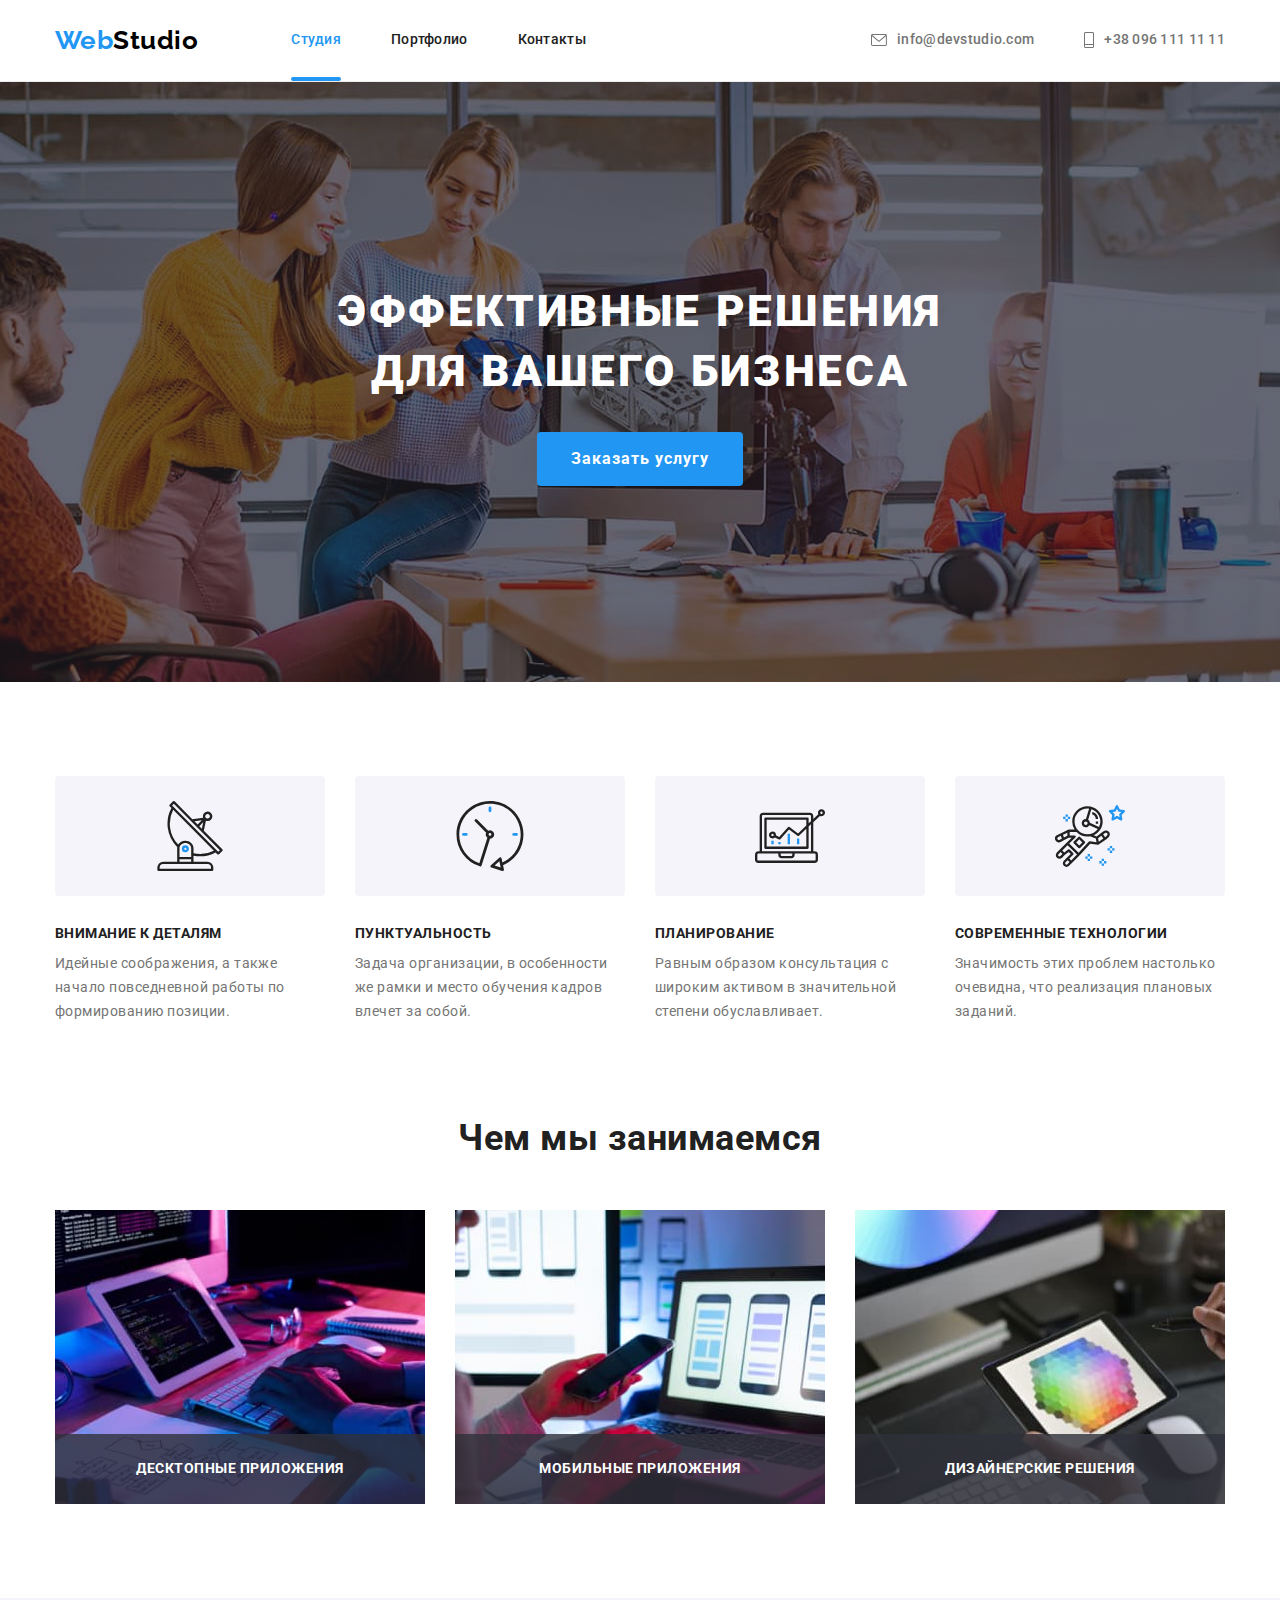
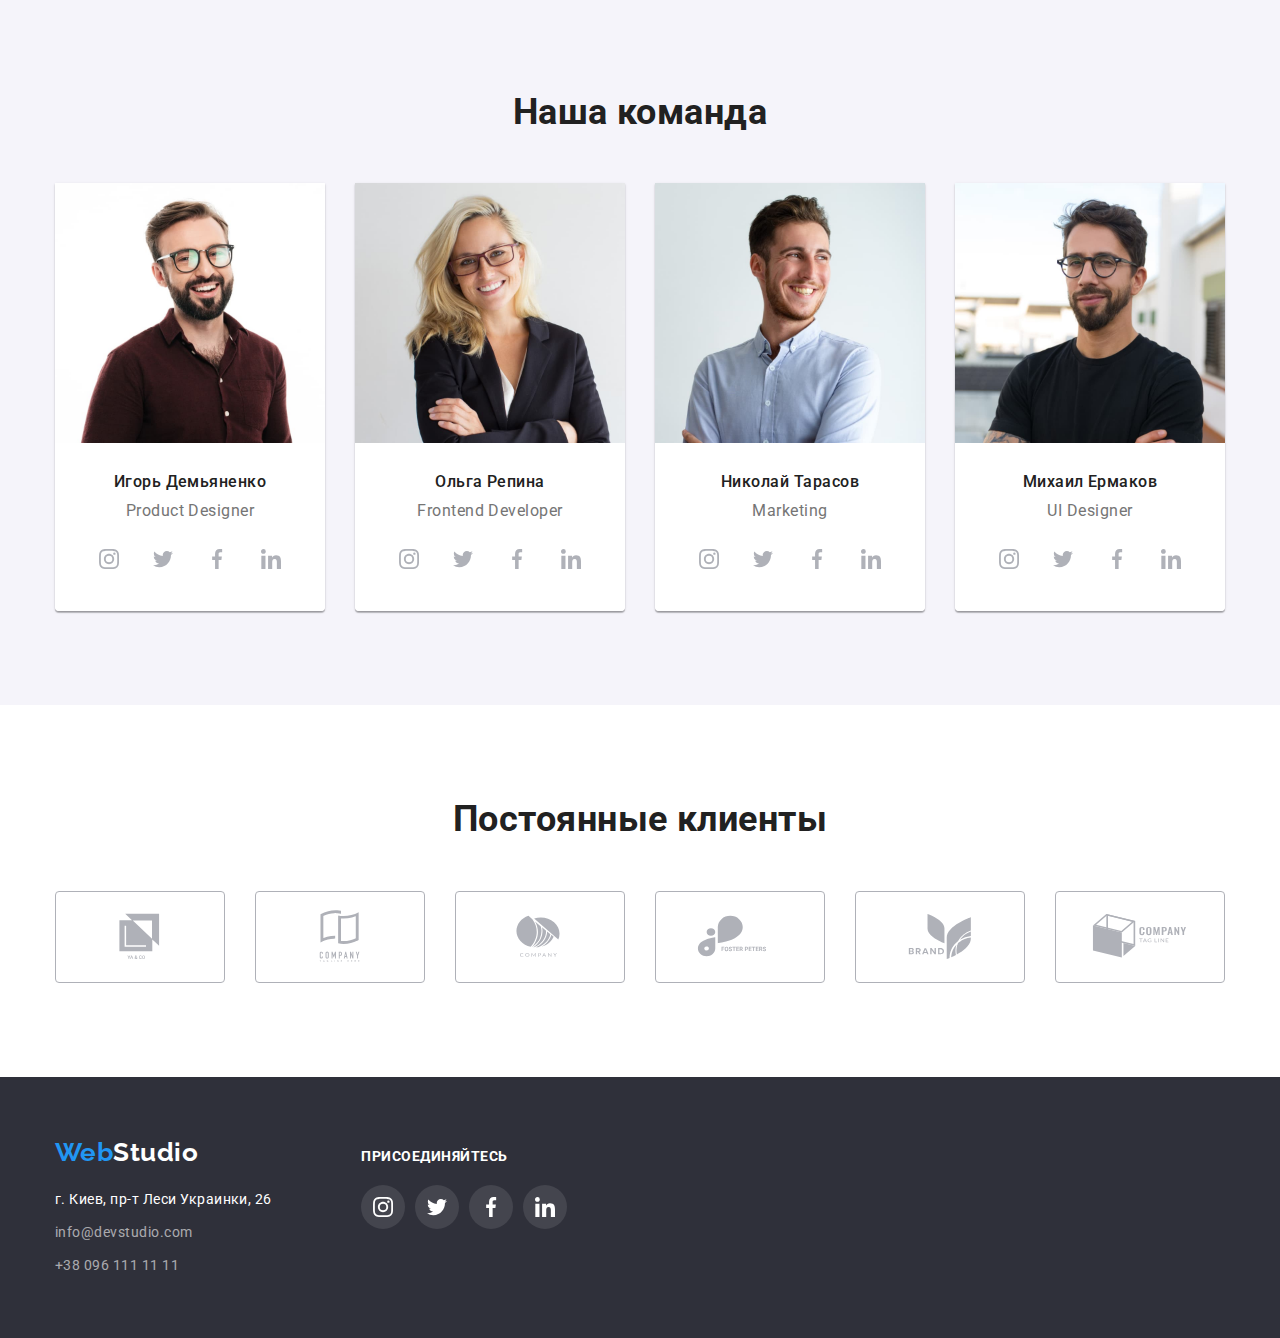
==== index.html @ 6e05fd4c "Initial commit" ====
<!DOCTYPE html>
<html lang="ru">
<head>
    <meta charset="UTF-8">
    <meta http-equiv="X-UA-Compatible" content="IE=edge">
    <meta name="viewport" content="width=device-width, initial-scale=1.0">
    <title>WebStudio</title>
    <link rel="preconnect" href="https://fonts.googleapis.com">
    <link rel="preconnect" href="https://fonts.gstatic.com" crossorigin>
    <link href="https://fonts.googleapis.com/css2?family=Raleway:wght@700&family=Roboto:wght@400;500;700;900&display=swap" rel="stylesheet">
    <link rel="stylesheet" href="https://cdnjs.cloudflare.com/ajax/libs/modern-normalize/1.1.0/modern-normalize.min.css">
    <link rel="stylesheet" href="./css/styles.css">
</head>
<body>
    <header>
        <div class="container">
            <div class="main-nav">
                <nav class="nav-site">
                    <a href="./index.html" class="logo logo-header"><span class="accent">Web</span>Studio</a>
                    <ul class="nav-list">
                        <li class="nav-item"><a href="./index.html" class="nav-link current ">Студия</a></li>
                        <li class="nav-item"><a href="./portfolio.html" class="nav-link">Портфолио</a></li>
                        <li class="nav-item"><a href="" class="nav-link">Контакты</a></li>
                    </ul>
                </nav>
                <ul class="auth-nav">
                    <li class="auth-item">
                            <a href="mailto:info@devstudio.com" class="auth-link" aria-label="Конверт с письмом">
                                <svg class="header-icon" width="16" height="12">
                                    <use href="./images/icons.svg#icon-letter"></use>
                                </svg>
                                info@devstudio.com</a>
                    </li>
                    <li class="auth-item">
                            <a href="tel:+380961111111" class="auth-link" aria-label="Телефон">
                                <svg class="header-icon" width="10" height="16">
                                    <use href="./images/icons.svg#icon-telephone"></use>
                                </svg>
                                +38 096 111 11 11</a>
                    </li>
                </ul>
            </div>
        </div>
    </header>
    <main>
        <!-- hero section -->

        <section class="hero section hero-img">
                <div class="container">
                    <h1 class="hero-title">Эффективные решения для вашего бизнеса</h1>
                    <button type="button" class="hero-button" data-modal-open >Заказать услугу</button>
                </div>
        </section>

        <!-- advantages section -->

        <section class="advantages section">
            <div class="container">
            <h2 class="hidden">Наши преимущества</h2>
            <ul class="advantages-list">
                <li class="advantages-item">
                    <div class="advantages-element" aria-label="Антенна">
                        <svg class="advantages-icon" width="70" height="70">
                            <use href="./images/icons.svg#icon-antenna"></use>
                        </svg>
                    </div>
                    <h3 class="advantages-title">Внимание к деталям</h3>
                    <p>Идейные соображения, а также начало повседневной работы по формированию позиции.</p>
                </li>
                <li class="advantages-item">
                    <div class="advantages-element" aria-label="Часы">
                        <svg class="advantages-icon" width="70" height="70">
                            <use href="./images/icons.svg#icon-clock"></use>
                        </svg>
                    </div>
                    <h3 class="advantages-title">Пунктуальность</h3>
                    <p>Задача организации, в особенности же рамки и место обучения кадров влечет за собой.</p>
                </li>
                <li class="advantages-item">
                    <div class="advantages-element" aria-label="Диаграмма">
                        <svg class="advantages-icon" width="70" height="70">
                            <use href="./images/icons.svg#icon-diagram"></use>
                        </svg>
                    </div>
                    <h3 class="advantages-title">Планирование</h3>
                    <p>Равным образом консультация с широким активом в значительной степени обуславливает.</p>
                </li>
                <li class="advantages-item">
                    <div class="advantages-element" aria-label="Астронавт">
                        <svg class="advantages-icon" width="70" height="70">
                            <use href="./images/icons.svg#icon-astronaut"></use>
                        </svg>
                    </div>
                    <h3 class="advantages-title">Современные технологии</h3>
                    <p>Значимость этих проблем настолько очевидна, что реализация плановых заданий.</p>
                </li>
            </ul>
            </div>
        </section>

        <!-- section about company-->

        <section class="section no-padding">
            <div class="container">
                <h2 class="title">Чем мы занимаемся</h2>
                <ul class="works">
                    <li class="works-item img-wrapper">
                        <img src="./images/box1.jpg" alt="Программист разрабатывает проэкт сайта " width="370" height="294">
                        <div class="title-box">
                            <h3 class="works-title">Десктопные приложения</h3>
                        </div>
                    </li>
                    <li class="works-item img-wrapper">
                        <img src="./images/box2.jpg" alt="Программист делает адаптивный сайт под мобильный телефон" width="370" height="294">
                        <div class="title-box">
                            <h3 class="works-title">Мобильные приложения</h3>
                        </div>
                    </li>
                    <li class="works-item img-wrapper">
                        <img src="./images/box3.jpg" alt="Дизайнер выбирает палитру цветов на планшете" width="370" height="294">
                        <div class="title-box">
                            <h3 class="works-title">Дизайнерские решения</h3>
                        </div>
                    </li>
                </ul>
            </div>
        </section>

        <!-- team section  -->

        <section class="team section">
            <div class="container">
            <h2 class="title">Наша команда</h2>
            <ul class="team-list">
                <li class="team-item">
                        <div class="wrapper">
                            <img class="team-photo" src="./images/img1.jpg" alt="Игорь Демьяненко" width="270" height="260">
                            <div class="card">
                                <h3 class="team-name">Игорь Демьяненко</h3>
                                <p lang="en">Product Designer</p>
                                <ul class="social-list">
                                    <li class="social-item" >
                                        <a href="" class="social-link" aria-label="Инстаграм">
                                            <svg class="social-icon">
                                                <use href="./images/icons.svg#icon-instagram"></use>
                                            </svg>
                                        </a>
                                    </li>
                                    <li class="social-item">
                                        <a href="" class="social-link" aria-label="Твиттер">
                                            <svg class="social-icon">
                                                <use href="./images/icons.svg#icon-twitter"></use>
                                            </svg>
                                        </a>
                                    </li>
                                    <li class="social-item">
                                        <a href="" class="social-link" aria-label="Фейсбук">
                                            <svg class="social-icon">
                                                <use href="./images/icons.svg#icon-facebook"></use>
                                            </svg>
                                        </a>
                                    </li>
                                    <li class="social-item">
                                        <a href="" class="social-link" aria-label="ЛинкедИн">
                                            <svg class="social-icon">
                                                <use href="./images/icons.svg#icon-linkedin"></use>
                                            </svg>
                                        </a>
                                    </li>
                                </ul>
                            </div>
                        </div>
                </li>
                <li class="team-item">
                        <div class="wrapper">
                            <img class="team-photo" src="./images/img2.jpg" alt="Ольга Репина" width="270" height="260">
                            <div class="card">
                                <h3 class="team-name">Ольга Репина</h3>
                                <p lang="en">Frontend Developer</p>
                                <ul class="social-list">
                                    <li class="social-item">
                                        <a href="" class="social-link" aria-label="Инстаграм">
                                            <svg class="social-icon">
                                                <use href="./images/icons.svg#icon-instagram"></use>
                                            </svg>
                                        </a>
                                    </li>
                                    <li class="social-item">
                                        <a href="" class="social-link"  aria-label="Твиттер">
                                            <svg class="social-icon">
                                                <use href="./images/icons.svg#icon-twitter"></use>
                                            </svg>
                                        </a>
                                    </li>
                                    <li class="social-item">
                                        <a href="" class="social-link" aria-label="Фейсбук">
                                            <svg class="social-icon">
                                                <use href="./images/icons.svg#icon-facebook"></use>
                                            </svg>
                                        </a>
                                    </li>
                                    <li class="social-item">
                                        <a href="" class="social-link" aria-label="ЛинкедИн">
                                            <svg class="social-icon">
                                                <use href="./images/icons.svg#icon-linkedin"></use>
                                            </svg>
                                        </a>
                                    </li>
                                </ul>
                            </div>
                        </div>
                </li>
                <li class="team-item">
                        <div class="wrapper">
                            <img class="team-photo" src="./images/img3.jpg" alt="Николай Тарасов" width="270" height="260">
                            <div class="card">
                                <h3 class="team-name">Николай Тарасов</h3>
                                <p lang="en">Marketing</p>
                                <ul class="social-list">
                                    <li class="social-item">
                                        <a href="" class="social-link" aria-label="Инстаграм">
                                            <svg class="social-icon">
                                                <use href="./images/icons.svg#icon-instagram"></use>
                                            </svg>
                                        </a>
                                    </li>
                                    <li class="social-item">
                                        <a href="" class="social-link"  aria-label="Твиттер">
                                            <svg class="social-icon">
                                                <use href="./images/icons.svg#icon-twitter"></use>
                                            </svg>
                                        </a>
                                    </li>
                                    <li class="social-item">
                                        <a href="" class="social-link" aria-label="Фейсбук">
                                            <svg class="social-icon">
                                                <use href="./images/icons.svg#icon-facebook"></use>
                                            </svg>
                                        </a>
                                    </li>
                                    <li class="social-item">
                                        <a href="" class="social-link" aria-label="ЛинкедИн">
                                            <svg class="social-icon">
                                                <use href="./images/icons.svg#icon-linkedin"></use>
                                            </svg>
                                        </a>
                                    </li>
                                </ul>
                            </div>
                        </div>
                </li>
                <li class="team-item">
                        <div class="wrapper">
                            <img class="team-photo" src="./images/img4.jpg" alt="Михаил Ермаков" width="270" height="260">
                            <div class="card">
                                <h3 class="team-name">Михаил Ермаков</h3>
                                <p lang="en">UI Designer</p>
                                <ul class="social-list">
                                    <li class="social-item">
                                        <a href="" class="social-link" aria-label="Инстаграм">
                                            <svg class="social-icon">
                                                <use href="./images/icons.svg#icon-instagram"></use>
                                            </svg>
                                        </a>
                                    </li>
                                    <li class="social-item">
                                        <a href="" class="social-link"  aria-label="Твиттер">
                                            <svg class="social-icon">
                                                <use href="./images/icons.svg#icon-twitter"></use>
                                            </svg>
                                        </a>
                                    </li>
                                    <li class="social-item">
                                        <a href="" class="social-link" aria-label="Фейсбук">
                                            <svg class="social-icon">
                                                <use href="./images/icons.svg#icon-facebook"></use>
                                            </svg>
                                        </a>
                                    </li>
                                    <li class="social-item">
                                        <a href="" class="social-link" aria-label="ЛинкедИн">
                                            <svg class="social-icon">
                                                <use href="./images/icons.svg#icon-linkedin"></use>
                                            </svg>
                                        </a>
                                    </li>
                                </ul>
                            </div>
                        </div>
                </li>
            </ul>
            </div>
        </section>

        <!-- Our clients section -->
        <section class="section">
            <div class="container">
                <h2 class="title">Постоянные клиенты</h2>
                <ul class="clients-list">
                    <li class="clients-item">
                        <a href="" class="clients-link"  aria-label="Постоянный клиент 1">
                            <svg class="clients-icon">
                                <use href="./images/icons.svg#icon-clients-1"></use>
                            </svg>
                        </a>
                    </li>
                    <li class="clients-item">
                        <a href="" class="clients-link" aria-label="Постоянный клиент 2">
                            <svg class="clients-icon">
                                <use href="./images/icons.svg#icon-clients-2"></use>
                            </svg>
                        </a>
                    </li>
                    <li class="clients-item">
                        <a href="" class="clients-link" aria-label="Постоянный клиент 3">
                            <svg class="clients-icon">
                                <use href="./images/icons.svg#icon-clients-3"></use>
                            </svg>
                        </a>
                    </li>
                    <li class="clients-item">
                        <a href="" class="clients-link" aria-label="Постоянный клиент 4">
                            <svg class="clients-icon">
                                <use href="./images/icons.svg#icon-clients-4"></use>
                            </svg>
                        </a>
                    </li>
                    <li class="clients-item">
                        <a href="" class="clients-link" aria-label="Постоянный клиент 5">
                            <svg class="clients-icon">
                                <use href="./images/icons.svg#icon-clients-5"></use>
                            </svg>
                        </a>
                    </li>
                    <li class="clients-item">
                        <a href="" class="clients-link" aria-label="Постоянный клиент 6">
                            <svg class="clients-icon">
                                <use href="./images/icons.svg#icon-clients-6"></use>
                            </svg>
                        </a>
                    </li>
                </ul>
            </div>

        </section>
    </main>
    <footer class="footer-site">
        <div class="container">
            <div class="footer-wrapper">
                <div class="footer-address">
                    <a href="./index.html" class="logo logo-footer"><span class="accent">Web</span>Studio</a>
                    <address>
                        <ul class="contacts">
                            <li class="contacts-item"><a href="" class="contacts-link real-address">г. Киев, пр-т Леси Украинки, 26</a></li>
                            <li class="contacts-item"><a href="mailto:info@devstudio.com" class="contacts-link">info@devstudio.com</a></li>
                            <li class="contacts-item"><a href="tel:+380961111111" class="contacts-link">+38 096 111 11 11</a></li>
                        </ul>
                    </address>
                </div>
                <div class="footer-social">
                    <h3 class="social-title">Присоединяйтесь</h3>
                    <ul class="social-list flex">
                        <li class="social-item">
                            <a href="" class="social-link color" aria-label="Инстаграм">
                                <svg class="social-icon color">
                                    <use href="./images/icons.svg#icon-instagram"></use>
                                </svg>
                            </a>
                        </li>
                        <li class="social-item">
                            <a href="" class="social-link color" aria-label="Твиттер">
                                <svg class="social-icon color">
                                    <use href="./images/icons.svg#icon-twitter"></use>
                                </svg>
                            </a>
                        </li>
                        <li class="social-item">
                            <a href="" class="social-link color" aria-label="Фейсбук">
                                <svg class="social-icon color">
                                    <use href="./images/icons.svg#icon-facebook"></use>
                                </svg>
                            </a>
                        </li>
                        <li class="social-item">
                            <a href="" class="social-link color" aria-label="ЛинкедИн">
                                <svg class="social-icon color">
                                    <use href="./images/icons.svg#icon-linkedin"></use>
                                </svg>
                            </a>
                        </li>
                    </ul>
                </div>
            </div>
        </div>
    </footer>
    <div class="backdrop is-hidden" data-modal>
        <div class="modal">
            <button type="button" class="btn-close" aria-label="Закрыть окно" data-modal-close>
                <svg class="modal-icon">
                    <use href="./images/icons.svg#icon-cross"></use>
                </svg>
            </button>
        </div>
    </div>
<script src="./js/modal.js"></script>
</body>
</html>
---- css/styles.css ----
:root{
    --accent-color: #2196F3;
    --primary-text-color: #212121;
    --secondary-text-color:#757575;
    --second-accent-color: #FFFFFF;
    --animation-movement: cubic-bezier(0.4, 0, 0.2, 1);

}
body{
    margin: 0;
    /* padding-top: 82px; */

    font-family: 'Roboto', sans-serif;
    letter-spacing: 0.03em;
    font-size: 16px;
    color: var(--primary-text-color)
}
h1,h2,h3,h4{
    margin: 0;
    padding: 0;
}
ul {
    margin: 0;
    padding: 0;
    list-style: none;
}

p{
    margin: 0;
    padding: 0;
}

a {
    text-decoration: none;
}

.container{
    max-width: 1200px;
    margin: 0 auto;
    padding: 0 15px;
}
.section{
    padding-bottom: 94px;
    padding-top: 94px;
}
.no-padding{
    padding-top: 0;
}

header{
    /* position: fixed;
    top: 0;
    left: 0;
    z-index: 2; */

    width: 100%;
    min-height: 82px;
    border-bottom: 1px solid #ECECEC;

    background-color: var(--second-accent-color);
}
/* logo */
.logo{
    margin-right: 93px;

    font-family: 'Raleway';
    font-weight: 700;
    font-size: 26px;
    line-height: 1.19;
    color: var(--second-accent-color);
}
.logo.logo-header{
    color: #000000;
    padding-top: 24px;
    padding-bottom: 24px;

}

.logo-footer{
    display: inline-block;
    margin-bottom: 20px;

}

.accent{
    color: var(--accent-color);
}

.nav-link.current{
    position: relative;
}

.nav-link.current::after{
    content: "";
    position: absolute;
    left: 0;
    bottom: -1px;
    
    display: block;
    width: 100%;
    height: 4px;
    border-radius: 2px;

    background-color: var(--accent-color);

}
/* nav section */

.main-nav{
    display: flex;
    align-items: center;

}

.nav-site{
    display: flex;
    align-items: inherit;
}

.nav-list{
    display: flex;
}
.nav-item:not(:last-child){
    margin-right: 50px;
}

.nav-link {
    display: block;
    padding-top: 32px;
    padding-bottom: 32px;

    font-weight: 500;
    font-size: 14px;
    line-height: 1.14;
    letter-spacing: 0.02em;
    color: var(--primary-text-color);

    transition: color 250ms var(--animation-movement);
}

.nav-link:hover,
.nav-link:focus{
    color: var(--accent-color);
}

.nav-link.current{
    color: var(--accent-color);
}

.auth-nav{
    display: flex;
    margin-left: auto;
}

.auth-item{
    display: flex;
}

.auth-item:not(:last-child){
    margin-right: 50px;
}

.auth-link{
    display: flex;
    align-items: center;
    padding-top: 32px;
    padding-bottom: 32px;

    font-weight: 500;
    font-size: 14px;
    line-height: 1.14;
    letter-spacing: 0.02em;
    color: var(--secondary-text-color);

    transition: color 250ms var(--animation-movement);
}
.auth-link:hover,
.auth-link:focus{
    color: var(--accent-color);
}

.auth-link:hover .header-icon,
.auth-link:focus .header-icon {
    fill: var(--accent-color);
}

.header-icon{
    margin-right: 10px;

    fill: #757575;
}

/* hero section */
.hero{
    padding-top: 200px;
    padding-bottom: 200px;

    text-align: center;
}
.hero-title{
    margin: 0 auto 30px auto;
    max-width: 696px;

    font-weight: 900;
    font-size: 44px;
    line-height: 1.36;
    letter-spacing: 0.06em;
    text-transform: uppercase;
    color: var(--second-accent-color);
}
.hero-button{

    border-radius: 4px;
    border-color: transparent;
    padding: 10px 32px;
    min-width: 200px;

    font-family: inherit;
    font-weight: 700;
    font-size: 16px;
    line-height: 1.88;
    text-align: center;
    letter-spacing: 0.06em;
    cursor: pointer;
    color: var(--second-accent-color);
    background-color: var(--accent-color);
    box-shadow: none;

    transition: background-color 250ms var(--animation-movement);
}

.hero-button:hover,
.hero-button:focus{
    background-color: #146cb4;

}

.hero-img{
    height: 600px;
    max-width: 1600px;
    margin: 0 auto;

    background-color: #2F303A;
    background-image: linear-gradient(to right, rgba(47, 48, 58, 0.4), rgba(47, 48, 58, 0.4)),
     url(../images/hero-img.jpg);
    background-position: center;
    background-size: cover;
    background-repeat: no-repeat;

}

/* advantages section */
.hidden{
    position: absolute;
    white-space: nowrap;
    width: 1px;
    height: 1px;
    overflow: hidden;
    border: 0;
    padding: 0;
    clip: rect(0 0 0 0);
    clip-path: inset(50%);
    margin: -1px;
}

.advantages-list{
    display: flex;
}

.advantages-item{
    max-width: 270px;
}

.advantages-item:not(:last-child){
    margin-right: 30px;
}

/* .advantages-item::before{
    content: "";
    display: block;
    margin-bottom: 30px;
    height: 120px;
    background-color: #F5F4FA;
    background-position: center;
    background-repeat: no-repeat;
    background-size: 70px;
} */

/* .advantages-item:nth-child(1)::before{
    background-image: url(../images/antenna\ 1.svg);
}

.advantages-item:nth-child(2)::before {
    background-image: url(../images/clock\ 1.svg);
}

.advantages-item:nth-child(3)::before {
    background-image: url(../images/diagram\ 1.svg);
}

.advantages-item:nth-child(4)::before {
    background-image: url(../images/astronaut\ 1.svg);
} */

.advantages-element{
    display: flex;
    justify-content: center;
    align-items: center;
    height: 120px;
    margin-bottom: 30px;
    border-radius: 4px;

    background-color: #F5F4FA;
    color: var(--primary-text-color);
}

.advantages-icon{
    fill: currentColor;
}

.advantages-title{
    margin-bottom: 10px;

    font-weight: 700;
    font-size: 14px;
    line-height: 1.14;
    text-transform: uppercase;
}

.advantages p{
    font-size: 14px;
    line-height: 1.71;
    color: var(--secondary-text-color);
}
/* our workss section */
.title{
    margin-bottom: 50px;

    font-weight: 700;
    font-size: 36px;
    line-height: 1.16;
    text-align: center;
}

.img-wrapper {
    position: relative;
}

.title-box{
    position: absolute;
    bottom: 0;

    display: flex;
    justify-content: center;
    align-items: center;
    height: 70px;
    width: 100%;

    background-image: linear-gradient(rgba(47, 48, 58, 0.8), rgba(47, 48, 58, 0.8));
}

.works-title{
    color: var(--second-accent-color);
    text-transform: uppercase;
    font-size: 14px;
    line-height: 1.14;
    text-align: center;
}

.works{
    display: flex;
}

.works-item:not(:last-child){
    margin-right: 30px;

}

.img-wrapper img{
    display: block;
    width: 100%;
}
/* team section */
.wrapper{
    box-shadow: 0px 1px 3px rgba(0, 0, 0, 0.12),
    0px 1px 1px rgba(0, 0, 0, 0.14),
    0px 2px 1px rgba(0, 0, 0, 0.2);
    border-radius: 0px 0px 4px 4px;
}

.team{
    background-color: #F5F4FA;
}

.team-list{
    display: flex;
}

.team-item:not(:last-child){
    margin-right: 30px;

}

.card{
    padding: 30px 0;

    text-align: center;
    background-color: var(--second-accent-color);
    border-bottom-left-radius: 4px;
    border-bottom-right-radius: 4px;
}

.team-photo{
    display: block;
}

.team-name{
    margin-bottom: 10px;

    font-weight: 500;
    font-size: 16px;
    line-height: 1.18;
}

.team p{
    margin-bottom: 16px;

    font-size: 16px;
    line-height: 1.18;
    color: var(--secondary-text-color);
}

.social-list{
    display: flex;
    justify-content: center;
}

.social-item:not(:last-child) {
    margin-right: 10px;
}

.social-link{
    display: flex;
    justify-content: center;
    align-items: center;

    width: 44px;
    height: 44px;
    border-radius: 50%;
    border: transparent;

    transition: background-color 250ms var(--animation-movement);
}

.social-link:hover,
.social-link:focus{
    background-color: var(--accent-color);

}

.social-icon{
    width: 20px;
    height: 20px;

    fill: #AFB1B8;

    transition: fill 250ms var(--animation-movement);

}

.social-link:hover .social-icon,
.social-link:focus .social-icon{
    fill: var(--second-accent-color);
}

/* clients section */
.clients-list{
    display: flex;
}

.clients-item:not(:last-child){
    margin-right: 30px;
}

.clients-link{
    display: flex;
    justify-content: center;
    align-items: center;
    width: 170px;
    height: 92px;

    border: 1px solid #AFB1B8;
    border-radius: 4px;
    transition: border-color 250ms var(--animation-movement);
}

.clients-link:hover,
.clients-link:focus{
    border-color: var(--accent-color);
}

.clients-link:hover .clients-icon,
.clients-link:focus .clients-icon{
    fill: var(--accent-color);
}

.clients-icon{
    width: 106px;
    height: 60px;

    fill: #AFB1B8;

    transition: fill 250ms var(--animation-movement);
}

/* footer */
.footer-site{
    padding-top: 60px;
    padding-bottom: 60px;

    background-color: #2F303A;
}

.contacts-item:not(:last-child){
    margin-bottom: 9px;
}

.footer-wrapper{
    display: flex;
    align-items: baseline;
}

.footer-address{
    margin-right: 70px;
}
.social-title{
    margin-bottom: 20px;
    
    color: var(--second-accent-color);
    text-transform: uppercase;
    font-size: 14px;
    line-height: 1.14;
}

.social-list.flex{
    justify-content: space-between;
}

.social-link.color{
    background-color: rgba(255, 255, 255, 0.1);

    transition: background-color 250ms var(--animation-movement);
}

.social-link.color:hover,
.social-link.color:focus{
    background-color: var(--accent-color);
}

.social-icon.color{
    fill: var(--second-accent-color);
}

.contacts-link{
    display: inline-block;

    font-weight: 400;
    font-size: 14px;
    line-height: 1.71;
    font-style: normal;
    color: rgba(100%, 100%, 100%, 60%);

    transition: color 250ms var(--animation-movement);
}
.contacts-link.real-address{
    color: #FFFFFF;
}
.contacts-link:hover,
.contacts-link:focus{
    color: var(--accent-color);

}
/* portfolio page */
.filter-box{
    margin-bottom: 50px;
}

.filter-list{
    display: flex;
    justify-content: center;
}

.filter-item:not(:last-child){
    margin-right: 8px;

}
.filter{
    border-radius: 4px;
    border-color: transparent;
    padding: 6px 22px;


    font-family: inherit;
    font-weight: 500;
    font-size: 16px;
    line-height: 1.62;
    text-align: center;
    cursor: pointer;
    color: var(--primary-text-color);
    background-color: #F5F4FA;

    transition: background-color 250ms var(--animation-movement),
     color 250ms var(--animation-movement),
     box-shadow 250ms var(--animation-movement);
}
.filter:hover,
.filter:focus{
    background-color: var(--accent-color);
    color: var(--second-accent-color);
    box-shadow: 0px 3px 1px rgba(0, 0, 0, 0.1),
        0px 1px 2px rgba(0, 0, 0, 0.08),
        0px 2px 2px rgba(0, 0, 0, 0.12);
}


/* project section */
.projects-list{
    display: flex;
    flex-wrap: wrap;
    /* background-color: aqua; */
}

.projects-item{
    /* width: 370px; */
    width: calc((100% - 60px)/3);
    margin-right: 30px;
    margin-bottom: 30px;

    transition: box-shadow 250ms var(--animation-movement);
}

.projects-item:nth-child(3n){
    margin-right: 0;

}

.projects-item:nth-last-child(-n + 3){
    margin-bottom: 0;
}

.projects-item:hover,
.projects-item:focus{
    box-shadow: 0px 1px 1px rgba(0, 0, 0, 0.12),
        0px 4px 4px rgba(0, 0, 0, 0.06),
        1px 4px 6px rgba(0, 0, 0, 0.16);;
}

.project-img{
    display: block;
}

.project-description{
    padding: 20px 24px;
    border: 1px solid #EEEEEE;
    border-top: none;

    background-color: var(--second-accent-color);
}

.project{
    margin-bottom: 4px;

    font-weight: 700;
    font-size: 18px;
    line-height: 2;
    letter-spacing: 0.06em;
    color: var(--primary-text-color);
}

.project-text{
    font-size: 16px;
    line-height: 1.88;
    color: var(--secondary-text-color);
}

.project-wrapper{
    position: relative;
    overflow: hidden;
}

.project-overlay{
    position: absolute;
    top: 0;
    left: 0;

    display: block;
    width: 100%;
    height: 100%;

    background-color: rgba(33, 150, 243, 0.9);
    opacity: 0;
    

    transform: translateY(+100%);
    transition: opacity 250ms var(--animation-movement),
     transform 250ms var(--animation-movement);

}

.projects-item-link{
    display: block;
}


.projects-item-link:hover .project-overlay,
.projects-item-link:focus .project-overlay{
    opacity: 1;
    transform: translate(0);
}

.project-hover-text{
    position: absolute;
    top: 0;
    left: 0;
    padding: 63px 24px;

    width: 100%;
    height: 100%;

    font-weight: 400;
    font-size: 18px;
    line-height: 1.56;
    color: var(--second-accent-color);
    opacity: 0;
}

.projects-item-link:hover .project-hover-text,
.projects-item-link:focus .project-hover-text{
    opacity: 1;
}

.backdrop{
    position: fixed;
    top: 0;
    left: 0;
    /* z-index: 3; */

    width: 100%;
    height: 100%;
    background-color: rgba(0, 0, 0, 0.2);
    opacity: 1;
    visibility: visible;

    transition: opacity 250ms var(--animation-movement),
     visibility 250ms var(--animation-movement);
}

.backdrop.is-hidden{
    opacity: 0;
    pointer-events: none; 
    visibility: hidden;
}

.backdrop.is-hidden .modal{
    transform: translate(-50%, -50%) scale(1.1);
}

.modal{
    position: absolute;
    top: 50%;
    left: 50%;

    min-width: 528px;
    min-height: 581px;

    background-color: var(--second-accent-color);
    box-shadow: 0px 1px 3px rgba(0, 0, 0, 0.12), 0px 1px 1px rgba(0, 0, 0, 0.14), 0px 2px 1px rgba(0, 0, 0, 0.2);
    border-radius: 4px;
    transform: translate(-50%, -50%) scale(1);

    transition: transform 250ms var(--animation-movement);
}

.btn-close{
    position: absolute;
    top: 0;
    right: 0;

    display: flex;
    justify-content: center;
    align-items: center;
    width: 30px;
    height: 30px;
    margin-top: 8px;
    margin-right: 8px;

    background-color: var(--second-accent-color);
    border-radius: 50%;
    border-color: rgba(0, 0, 0, 0.102);
    cursor: pointer;

}

.modal-icon{

    width: 11px;
    height: 11px;

    transition: fill 250ms var(--animation-movement);
}


.btn-close:hover .modal-icon,
.btn-close:focus .modal-icon{
    fill: var(--accent-color);
}
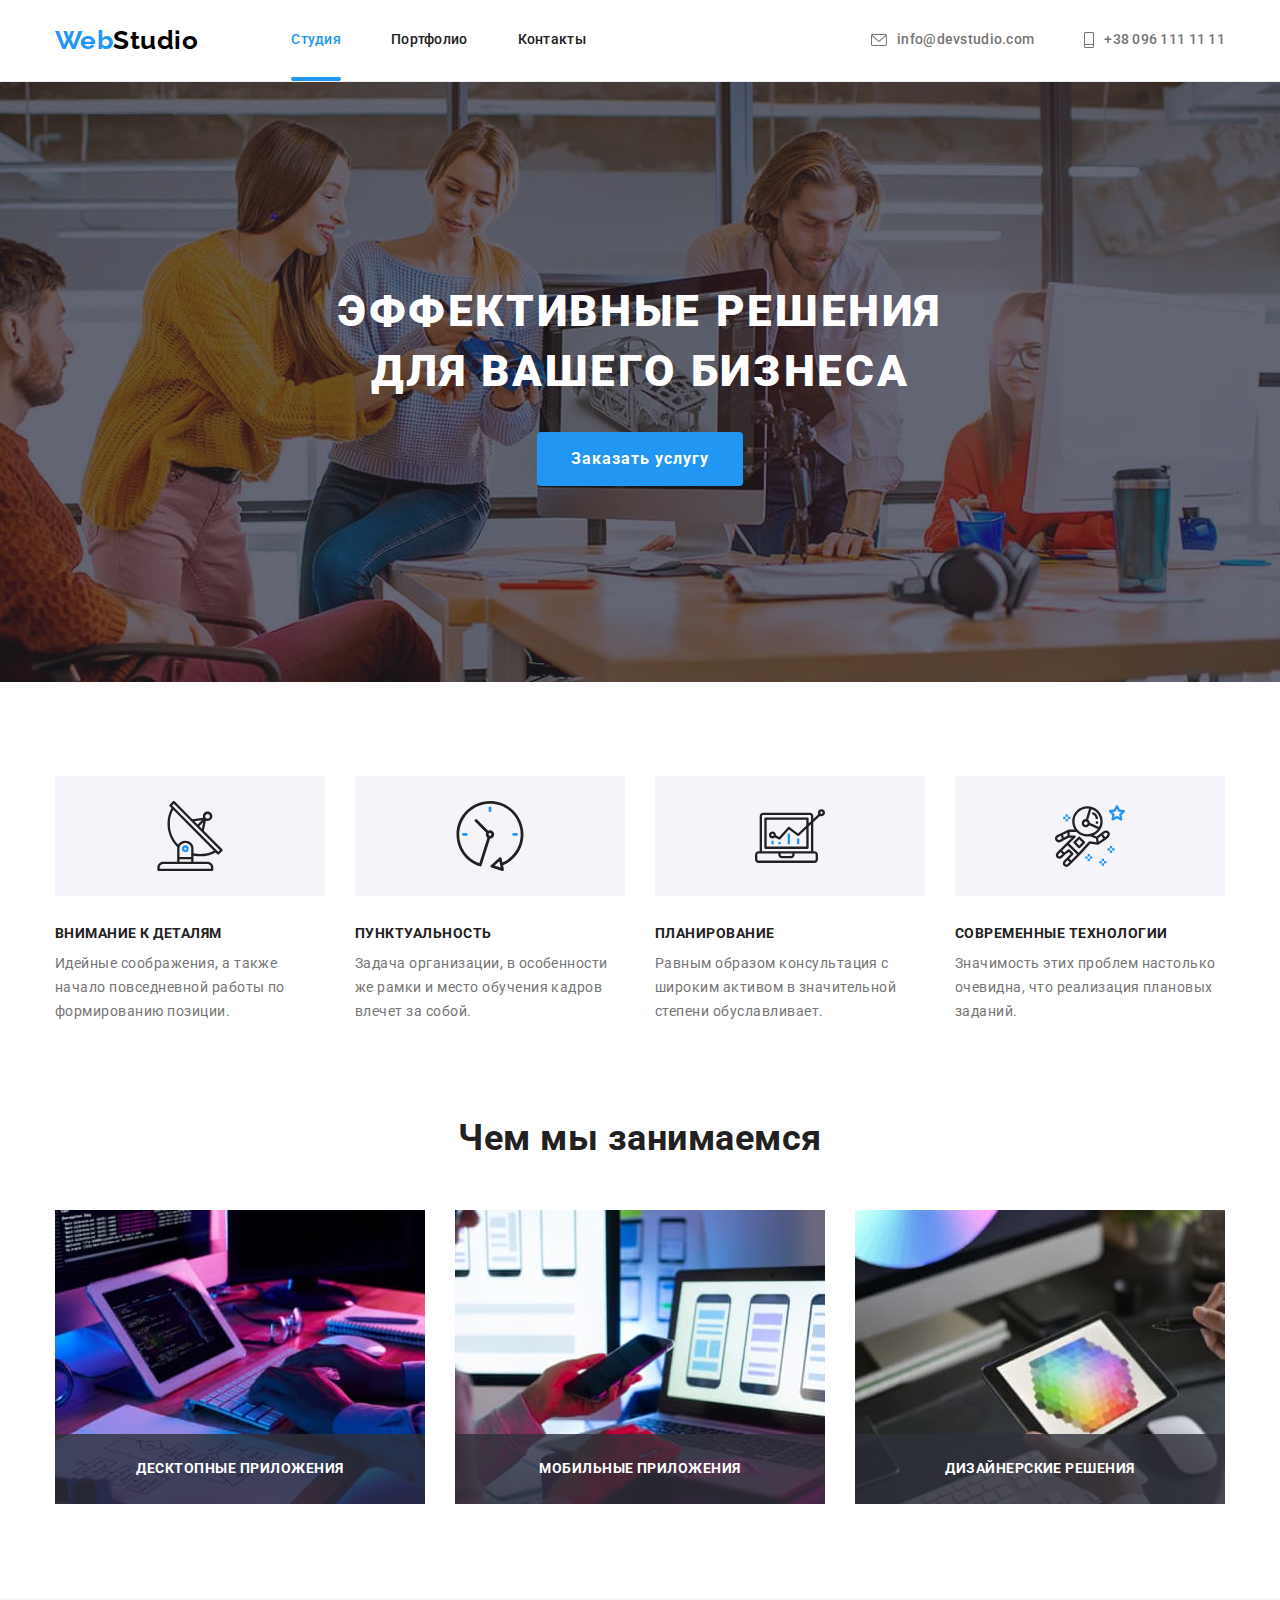
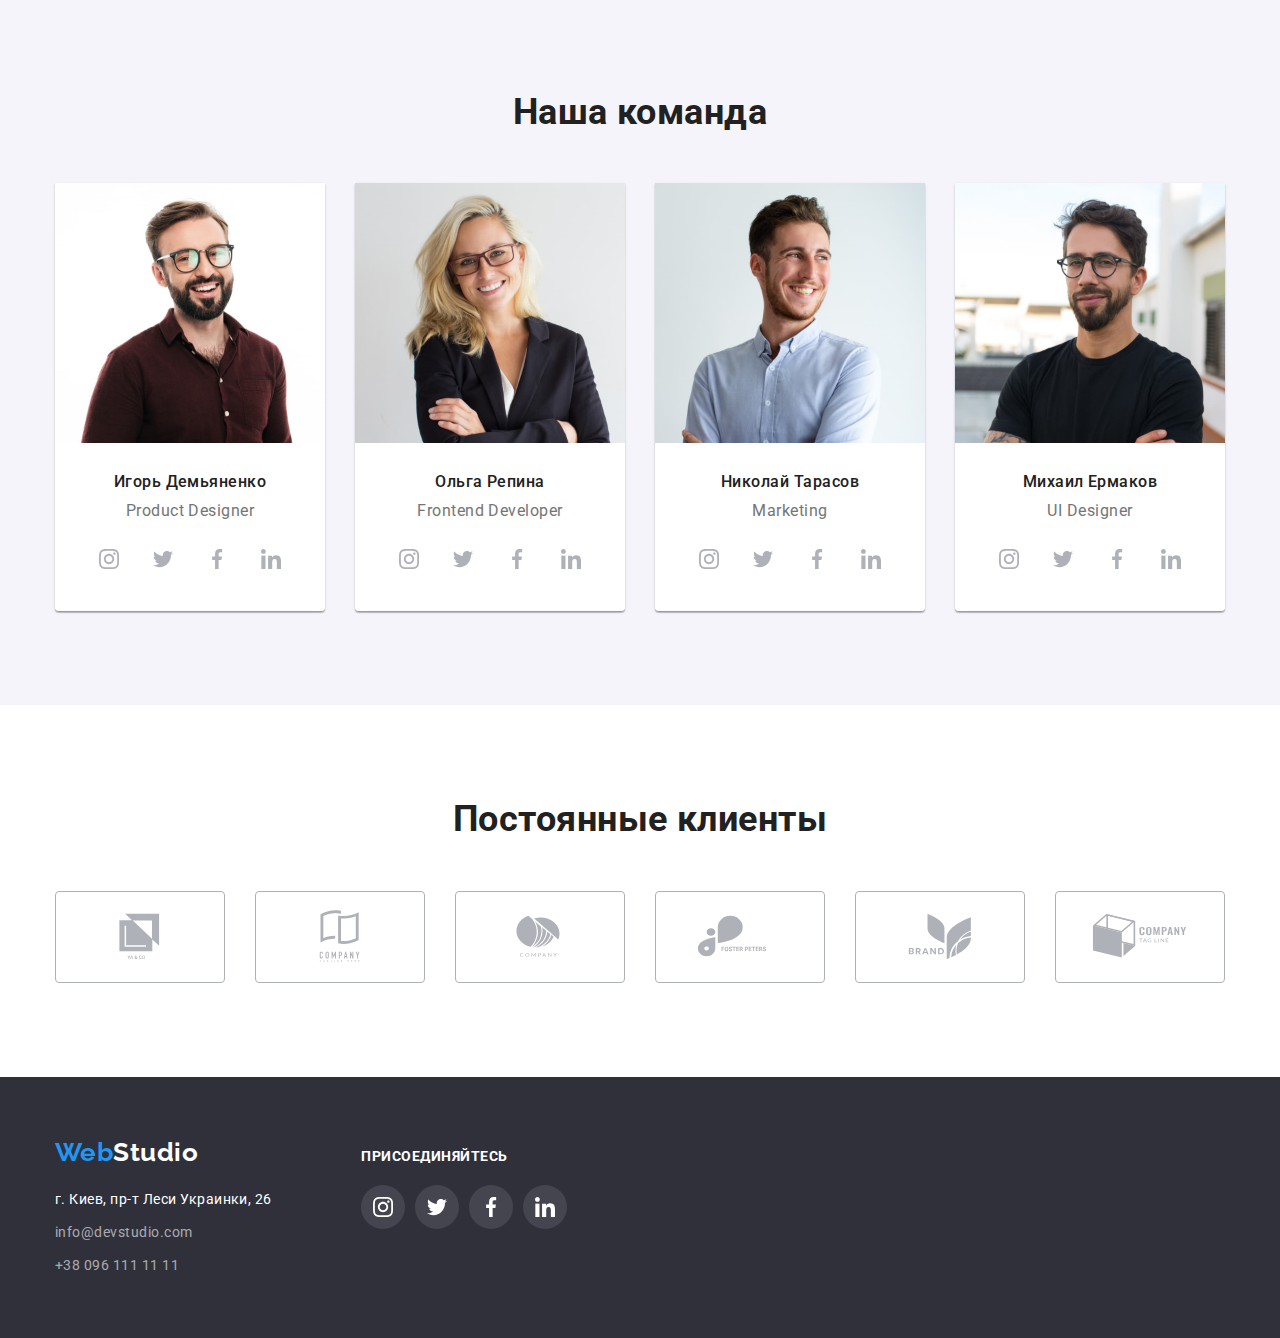
==== commit 82db6486: "Fix modal form" ====
--- a/index.html
+++ b/index.html
@@ -397,9 +397,45 @@
         <div class="modal">
             <button type="button" class="btn-close" aria-label="Закрыть окно" data-modal-close>
                 <svg class="modal-icon">
-                    <use href="./images/icons.svg#icon-cross"></use>
+                    <use href="./images/icons.svg#icon-close"></use>
                 </svg>
             </button>
+            <h2 class="modal-title">Оставьте свои данные, мы вам перезвоним</h2>
+            <form class="modal-form" autocomplete="off">
+                <label class="form-label" for="user-name">Имя</label>
+                <div class="form-field">
+                    <input class="form-input" type="text" name="user-name" id="user-name">
+                        <svg class="form-icon" >
+                            <use href="./images/icons.svg#icon-person"></use>
+                        </svg>
+                </div>
+                <label class="form-label" for="phone">Телефон</label>
+                <div class="form-field">
+                        <input class="form-input" type="tel" name="tel" id="phone">
+                        <svg class="form-icon">
+                            <use href="./images/icons.svg#icon-phone"></use>
+                        </svg>
+                </div>
+                <label class="form-label" for="email">Почта</label>
+                <div class="form-field">
+                        <input  class="form-input"type="email" name="email" id="email">
+                        <svg class="form-icon">
+                            <use href="./images/icons.svg#icon-email"></use>
+                        </svg>
+                </div>
+                <label class="form-label" for="comment">Комментарий</label>
+                <div class="comment">
+                        <textarea id="comment" class="textarea" name="comment" rows="9" placeholder="Введите текст"></textarea>
+                </div>
+                <div class="checkbox">
+                        <input  class="agreements-input" type="checkbox" value="agreements" name="agreements" id="agreements">
+                        <svg class="agreements-icon">
+                            <use href="./images/icons.svg#icon-full-check"></use>
+                        </svg>
+                       <label for="agreements" class="form-text">Соглашаюсь с рассылкой и принимаю <a class="form-link" href="">Условия договора</a></label> 
+                </div>
+                <button type="submit" class="modal-button">Отправить</button>
+            </form>
         </div>
     </div>
 <script src="./js/modal.js"></script>
--- a/css/styles.css
+++ b/css/styles.css
@@ -13,7 +13,7 @@
     font-family: 'Roboto', sans-serif;
     letter-spacing: 0.03em;
     font-size: 16px;
-    color: var(--primary-text-color)
+    color: var(--primary-text-color);
 }
 h1,h2,h3,h4{
     margin: 0;
@@ -739,6 +739,7 @@
     opacity: 1;
 }
 
+/* backdrop */
 .backdrop{
     position: fixed;
     top: 0;
@@ -772,6 +773,7 @@
 
     min-width: 528px;
     min-height: 581px;
+    padding: 40px;
 
     background-color: var(--second-accent-color);
     box-shadow: 0px 1px 3px rgba(0, 0, 0, 0.12), 0px 1px 1px rgba(0, 0, 0, 0.14), 0px 2px 1px rgba(0, 0, 0, 0.2);
@@ -809,8 +811,166 @@
     transition: fill 250ms var(--animation-movement);
 }
 
-
 .btn-close:hover .modal-icon,
 .btn-close:focus .modal-icon{
     fill: var(--accent-color);
+}
+/* modal form */
+
+.modal-title{
+    margin-bottom: 12px;
+    font-size: 20px;
+    line-height: 1.15;
+    text-align: center;
+}
+
+
+.form-field{
+    position: relative;
+    margin-bottom: 10px;
+}
+
+.form-input {
+    display: block;
+    height: 40px;
+    width: 100%;
+
+    padding-left: 32px;
+    border: 1px solid rgba(33, 33, 33, 0.2);
+    border-radius: 4px;
+
+}
+
+.form-input:focus-within  {
+    border-color: var(--accent-color) ;
+}
+.form-field:focus-within .form-icon{
+    fill: var(--accent-color);
+}
+
+.form-label{
+    margin-bottom: 4px;
+    font-style: normal;
+    font-weight: 400;
+    font-size: 12px;
+    line-height: 1.16;
+    letter-spacing: 0.01em;
+     color: var(--secondary-text-color);
+
+}
+
+
+.form-text{
+
+    font-style: normal;
+    font-weight: 400;
+    font-size: 14px;
+    line-height: 1.71;
+    letter-spacing: 0.03em;
+    color: var(--secondary-text-color);
+}
+
+.form-link{
+    color: var(--accent-color);
+    text-decoration: underline;
+}
+
+.form-icon{
+    display: block;
+    position: absolute;
+    top: 50%;
+    left: 12px;
+    transform: translateY(-50%);
+
+    width: 18px; 
+    height: 18px;
+}
+
+.textarea{
+    display: block;
+    width: 100%;
+    max-height: 120px;
+    padding: 12px 16px;
+    margin-bottom: 20px;
+
+    resize: none;
+    border: 1px solid rgba(33, 33, 33, 0.2);
+    border-radius: 4px;
+}
+
+.textarea::placeholder{
+    font-style: normal;
+    font-weight: 400;
+    font-size: 12px;
+    line-height: 1.16;
+    letter-spacing: 0.01em;
+    color: rgba(117, 117, 117, 0.5);
+}
+
+.checkbox {
+    display: flex;
+    align-items: center;
+    margin-bottom: 30px;
+}
+
+.agreements-input{
+    position: absolute;
+    width: 1px;
+    height: 1px;
+    margin: -1px;
+    border: 0;
+    padding: 0;
+    clip: rect(0 0 0 0);
+    overflow: hidden;
+}
+
+.agreements-input:checked + .agreements-icon{
+    border-color: transparent;
+    background-color: var(--accent-color);
+    fill: var(--second-accent-color);
+    background-image: url("../images/full-check.svg");
+    background-size: contain;
+    background-origin: border-box;
+
+}
+
+.agreements-icon{
+    display: inline-block;
+    width: 15px;
+    height: 15px;
+    margin-right: 7px;
+
+    border: 2px solid #2a2a2a;
+    border-radius: 4px;
+}
+
+.modal-button{
+    display: block;
+    border-radius: 4px;
+    border-color: transparent;
+    padding: 10px 32px;
+    min-width: 200px;
+    margin: 0 auto;
+
+    font-family: inherit;
+    font-weight: 700;
+    font-size: 16px;
+    line-height: 1.88;
+    text-align: center;
+    letter-spacing: 0.06em;
+    cursor: pointer;
+    color: var(--second-accent-color);
+    background-color: var(--accent-color);
+    box-shadow: 0px 1px 3px rgba(0, 0, 0, 0.12),
+     0px 1px 1px rgba(0, 0, 0, 0.14),
+    0px 2px 1px rgba(0, 0, 0, 0.2);
+
+    transition: background-color 250ms var(--animation-movement),
+                box-shadow 250ms var(--animation-movement);
+}
+
+.modal-button:hover,
+.modal-button:focus{
+    background: #188CE8;
+    box-shadow: 0px 4px 4px rgba(0, 0, 0, 0.15);
 }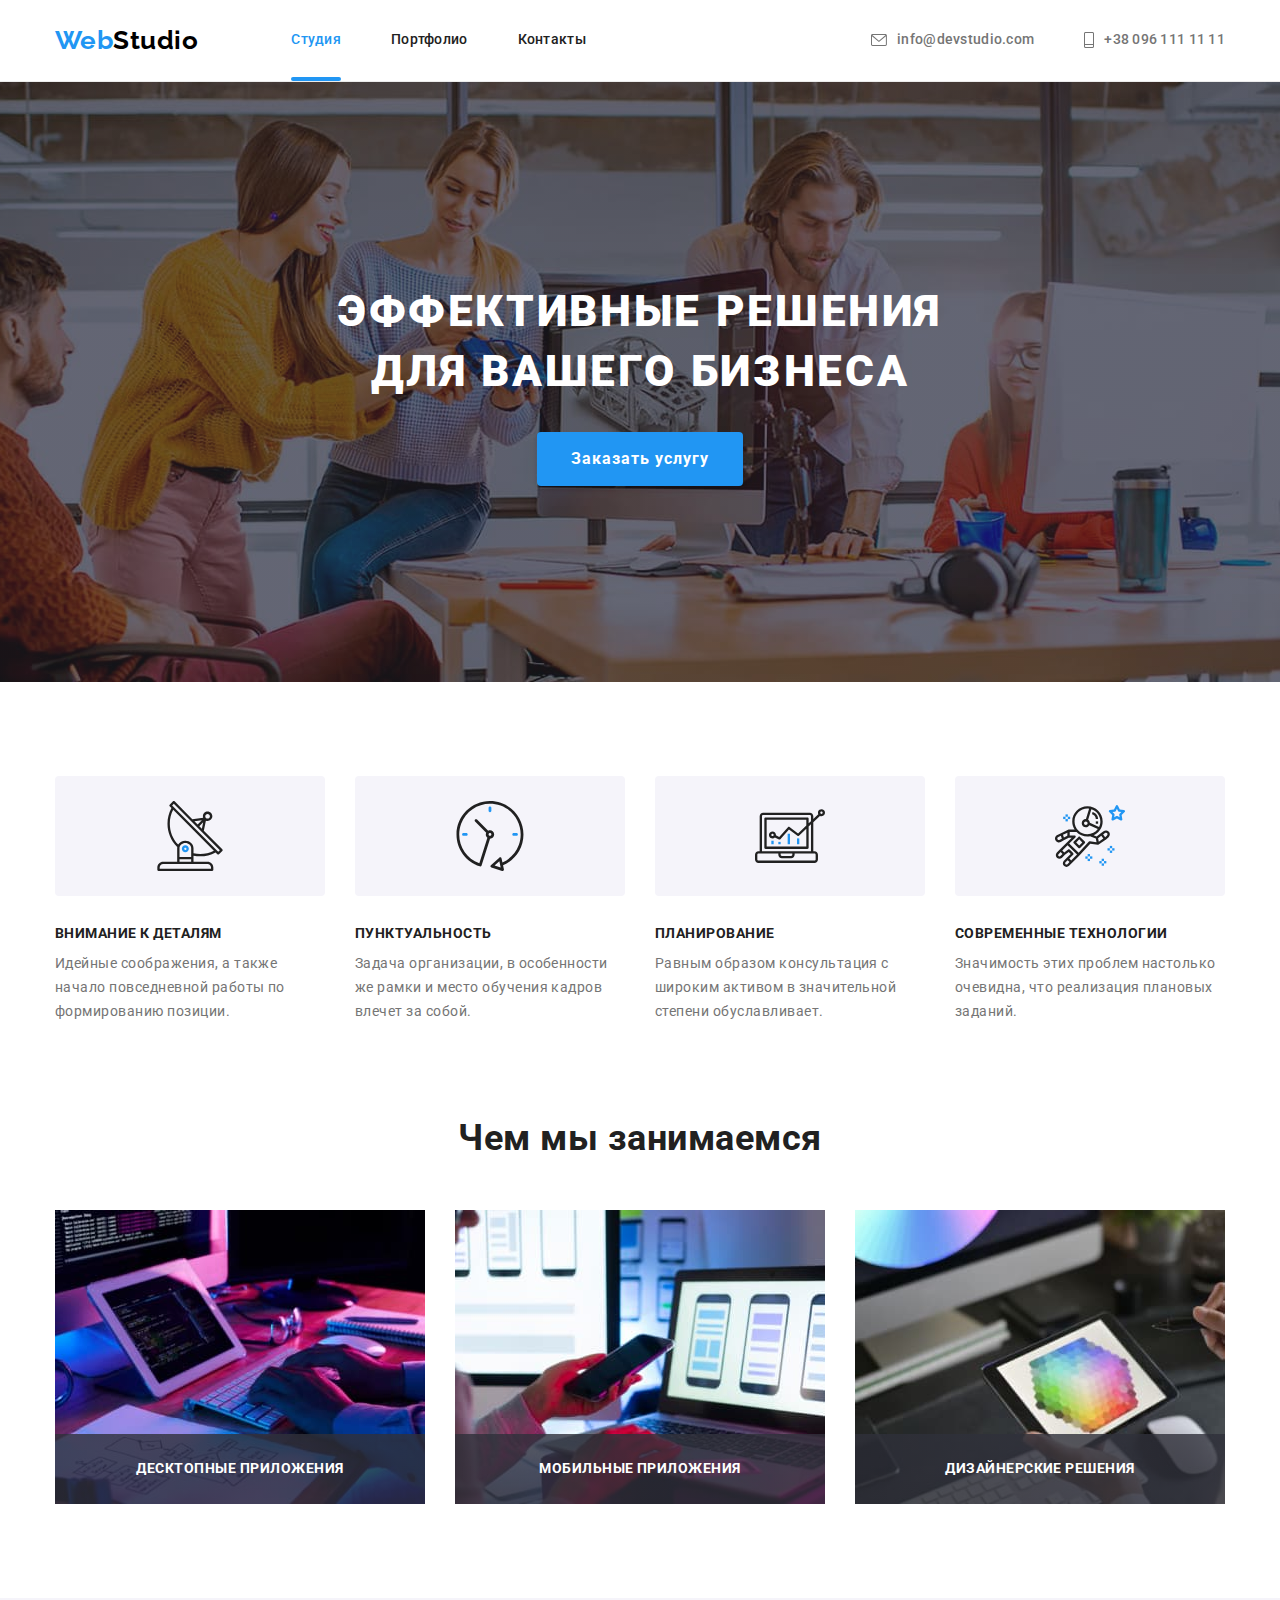
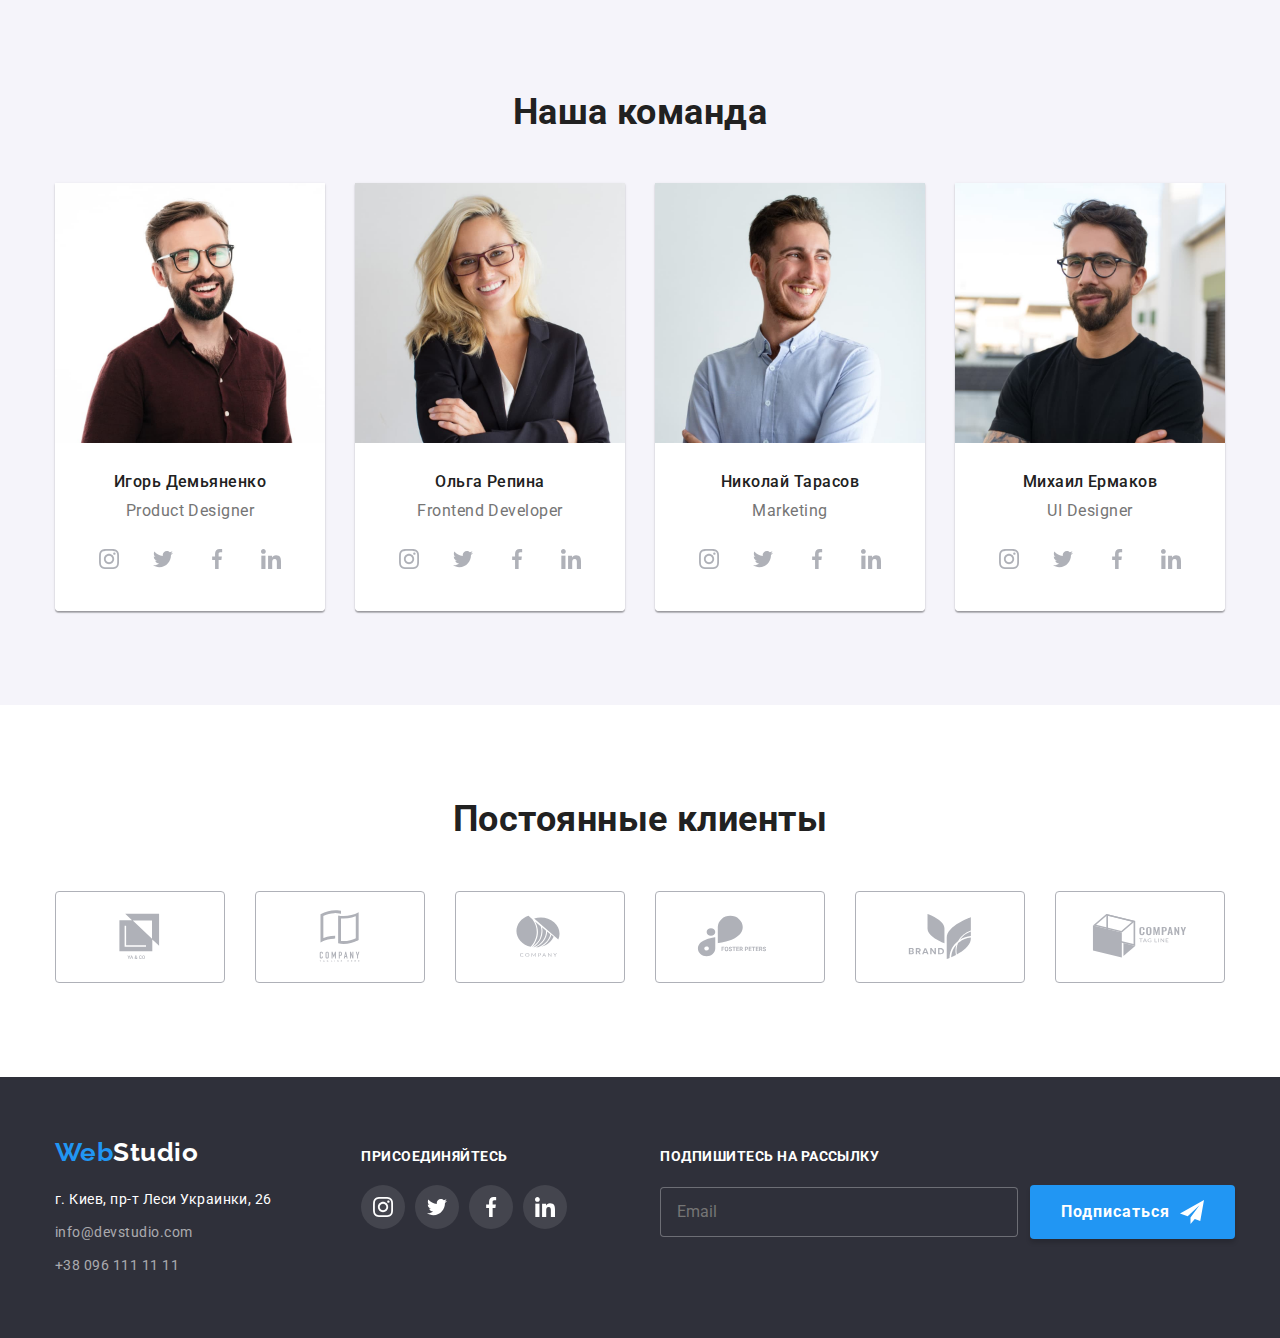
==== commit efa09216: "HW 06" ====
--- a/index.html
+++ b/index.html
@@ -390,6 +390,19 @@
                         </li>
                     </ul>
                 </div>
+                <div class="mailing-list">
+                    <h3 class="social-title">Подпишитесь на рассылку</h3>
+                        <form class="footer-form">
+                            <label for="footer-input"><span class="footer-label">Email</span></label>
+                                <input class="footer-input"  id="footer-input" type="email" name="email" placeholder="Email">
+                                <button class="footer-button" type="submit">
+                                    Подписаться
+                                    <svg class="icon-send">
+                                        <use href="./images/icons.svg#icon-send"></use>
+                                    </svg>
+                                </button>
+                        </form>
+                </div>
             </div>
         </div>
     </footer>
@@ -402,37 +415,43 @@
             </button>
             <h2 class="modal-title">Оставьте свои данные, мы вам перезвоним</h2>
             <form class="modal-form" autocomplete="off">
-                <label class="form-label" for="user-name">Имя</label>
+                <label class="form-label" for="user-name">
+                    <span class="label-text">Имя</span>
+                </label>
                 <div class="form-field">
-                    <input class="form-input" type="text" name="user-name" id="user-name">
+                    <input class="form-input" type="text" name="user-name" id="user-name" required>
                         <svg class="form-icon" >
                             <use href="./images/icons.svg#icon-person"></use>
                         </svg>
                 </div>
-                <label class="form-label" for="phone">Телефон</label>
+                <label class="form-label" for="phone"><span class="label-text">Телефон</span> </label>
                 <div class="form-field">
-                        <input class="form-input" type="tel" name="tel" id="phone">
+                        <input class="form-input" type="tel" name="tel" id="phone" required>
                         <svg class="form-icon">
                             <use href="./images/icons.svg#icon-phone"></use>
                         </svg>
                 </div>
-                <label class="form-label" for="email">Почта</label>
+                <label class="form-label" for="email"><span class="label-text">Почта</span> </label>
                 <div class="form-field">
-                        <input  class="form-input"type="email" name="email" id="email">
+                        <input  class="form-input"type="email" name="email" id="email" required>
                         <svg class="form-icon">
                             <use href="./images/icons.svg#icon-email"></use>
                         </svg>
                 </div>
-                <label class="form-label" for="comment">Комментарий</label>
+                <label class="form-label" for="comment"><span class="label-text">Комментарий</span></label>
                 <div class="comment">
-                        <textarea id="comment" class="textarea" name="comment" rows="9" placeholder="Введите текст"></textarea>
+                        <textarea id="comment" class="textarea" name="comment" placeholder="Введите текст"></textarea>
                 </div>
                 <div class="checkbox">
-                        <input  class="agreements-input" type="checkbox" value="agreements" name="agreements" id="agreements">
-                        <svg class="agreements-icon">
-                            <use href="./images/icons.svg#icon-full-check"></use>
-                        </svg>
-                       <label for="agreements" class="form-text">Соглашаюсь с рассылкой и принимаю <a class="form-link" href="">Условия договора</a></label> 
+                        <input  class="agreements-input" type="checkbox" value="agreements" name="agreements" id="agreements" required>
+                        <label for="agreements" class="agreements-label">
+                            <svg class="agreements-icon">
+                                <use href="./images/icons.svg#icon-full-check"></use>
+                            </svg>
+                            <span class="label-text agreements-text">Соглашаюсь с рассылкой и принимаю
+                                <a class="form-link" href="">Условия договора</a>
+                            </span>  
+                        </label> 
                 </div>
                 <button type="submit" class="modal-button">Отправить</button>
             </form>
--- a/css/styles.css
+++ b/css/styles.css
@@ -224,9 +224,10 @@
     cursor: pointer;
     color: var(--second-accent-color);
     background-color: var(--accent-color);
-    box-shadow: none;
-
-    transition: background-color 250ms var(--animation-movement);
+    box-shadow: 0px 4px 4px rgba(0, 0, 0, 0.15);
+
+    transition: background-color 250ms var(--animation-movement),
+                box-shadow 250ms var(--animation-movement);
 }
 
 .hero-button:hover,
@@ -527,11 +528,16 @@
 
 .footer-wrapper{
     display: flex;
+    justify-content: space-between;
     align-items: baseline;
 }
 
 .footer-address{
     margin-right: 70px;
+}
+
+.footer-social{
+    margin-right: 93px;
 }
 .social-title{
     margin-bottom: 20px;
@@ -578,7 +584,86 @@
 .contacts-link:hover,
 .contacts-link:focus{
     color: var(--accent-color);
-
+}
+
+.footer-form{
+    display: flex;
+    align-items: center;
+}
+
+.footer-label{
+    position: absolute;
+    width: 1;
+    height: 1;
+    margin: -1px;
+    border: 0;
+    padding: 0;
+    clip: rect(0 0 0 0);
+    overflow: hidden;
+}
+
+
+.footer-button{
+    display: flex;
+    align-items: center;
+    border-radius: 4px;
+    border-color: transparent;
+    padding: 10px 29px;
+    margin-left: 12px;
+    min-width: 200px;
+    
+    font-family: inherit;
+    font-weight: 700;
+    font-size: 16px;
+    line-height: 1.88;
+    text-align: center;
+    letter-spacing: 0.06em;
+    cursor: pointer;
+    color: var(--second-accent-color);
+    background-color: var(--accent-color);
+    box-shadow: 0px 4px 4px rgba(0, 0, 0, 0.15);
+    
+    transition: background-color 250ms var(--animation-movement),
+                box-shadow 250ms var(--animation-movement);
+}
+
+.footer-button:hover,
+.footer-button:focus{
+    background: #188CE8;
+}
+
+.icon-send{
+    width: 24px;
+    height: 24px;
+    margin-left: 10px;
+
+}
+
+.footer-input{
+    display: block;
+    height: 50px;
+    width: 358px;
+        
+    padding: 15px 16px;
+    background-color: #2F303A;
+    border: 1px solid rgba(255, 255, 255, 0.3);
+    box-shadow:(0px 4px 4px rgba(0, 0, 0, 0.15));
+    border-radius: 4px;
+    outline: transparent;
+
+    transition: border-color 250ms var(--animation-movement);
+}
+
+.footer-input::placeholder{
+    font-style: normal;
+    font-weight: 400;
+    font-size: 16px;
+    line-height: 1.25;
+}
+
+.footer-input:focus-within{
+    color: var(--second-accent-color);
+    border-color: var(--accent-color);
 }
 /* portfolio page */
 .filter-box{
@@ -636,7 +721,6 @@
     margin-right: 30px;
     margin-bottom: 30px;
 
-    transition: box-shadow 250ms var(--animation-movement);
 }
 
 .projects-item:nth-child(3n){
@@ -648,12 +732,6 @@
     margin-bottom: 0;
 }
 
-.projects-item:hover,
-.projects-item:focus{
-    box-shadow: 0px 1px 1px rgba(0, 0, 0, 0.12),
-        0px 4px 4px rgba(0, 0, 0, 0.06),
-        1px 4px 6px rgba(0, 0, 0, 0.16);;
-}
 
 .project-img{
     display: block;
@@ -703,12 +781,22 @@
 
     transform: translateY(+100%);
     transition: opacity 250ms var(--animation-movement),
-     transform 250ms var(--animation-movement);
+                transform 250ms var(--animation-movement);
 
 }
 
 .projects-item-link{
     display: block;
+    box-shadow: none;
+
+    transition: box-shadow 250ms var(--animation-movement);
+}
+
+.projects-item-link:hover,
+.projects-item-link:focus{
+    box-shadow: 0px 1px 1px rgba(0, 0, 0, 0.12),
+                0px 4px 4px rgba(0, 0, 0, 0.06),
+                1px 4px 6px rgba(0, 0, 0, 0.16);
 }
 
 
@@ -753,7 +841,7 @@
     visibility: visible;
 
     transition: opacity 250ms var(--animation-movement),
-     visibility 250ms var(--animation-movement);
+                visibility 250ms var(--animation-movement);
 }
 
 .backdrop.is-hidden{
@@ -832,12 +920,14 @@
 
 .form-input {
     display: block;
-    height: 40px;
     width: 100%;
 
-    padding-left: 32px;
+    padding: 11px 12px 11px 32px;
     border: 1px solid rgba(33, 33, 33, 0.2);
     border-radius: 4px;
+    outline: transparent;
+
+    transition: border-color 250ms var(--animation-movement);
 
 }
 
@@ -847,20 +937,29 @@
 .form-field:focus-within .form-icon{
     fill: var(--accent-color);
 }
-
 .form-label{
+    display: block;
+}
+
+.label-text{
+    display: block;
     margin-bottom: 4px;
+
     font-style: normal;
     font-weight: 400;
-    font-size: 12px;
+    font-size: 14px;
     line-height: 1.16;
-    letter-spacing: 0.01em;
-     color: var(--secondary-text-color);
-
-}
-
-
-.form-text{
+    letter-spacing: 0.03em;
+    color: var(--secondary-text-color);
+}
+
+.agreements-text.label-text{
+    margin-bottom: 0;
+}
+
+.agreements-label{
+    display: flex;
+    align-items: center;
 
     font-style: normal;
     font-weight: 400;
@@ -884,18 +983,23 @@
 
     width: 18px; 
     height: 18px;
+
+    transition: fill 250ms var(--animation-movement);
 }
 
 .textarea{
     display: block;
     width: 100%;
-    max-height: 120px;
+    height: 120px;
     padding: 12px 16px;
     margin-bottom: 20px;
 
     resize: none;
     border: 1px solid rgba(33, 33, 33, 0.2);
     border-radius: 4px;
+    outline: transparent;
+
+    transition: border-color 250ms var(--animation-movement);
 }
 
 .textarea::placeholder{
@@ -907,10 +1011,19 @@
     color: rgba(117, 117, 117, 0.5);
 }
 
+.textarea:focus-within{
+    border-color: var(--accent-color);
+}
+
 .checkbox {
     display: flex;
     align-items: center;
-    margin-bottom: 30px;
+    margin:0 12px 30px 12px;
+
+}
+.agreements{
+    display: flex;
+    align-items: center;
 }
 
 .agreements-input{
@@ -924,25 +1037,28 @@
     overflow: hidden;
 }
 
-.agreements-input:checked + .agreements-icon{
+.agreements-icon{
+    display: inline-block;
+    width: 16px;
+    height: 15px;
+    margin-right: 7px;
+
+    border: 2px solid #000000;
+    border-radius: 2px;
+    box-shadow: 0px 4px 4px rgba(0, 0, 0, 0.25);
+
+    transition: border-color 250ms var(--animation-movement),
+                background-color 250ms var(--animation-movement),
+                fill 250ms var(--animation-movement);
+}
+
+
+.agreements-input:checked+.agreements-label .agreements-icon {
     border-color: transparent;
     background-color: var(--accent-color);
     fill: var(--second-accent-color);
-    background-image: url("../images/full-check.svg");
-    background-size: contain;
-    background-origin: border-box;
-
-}
-
-.agreements-icon{
-    display: inline-block;
-    width: 15px;
-    height: 15px;
-    margin-right: 7px;
-
-    border: 2px solid #2a2a2a;
-    border-radius: 4px;
-}
+}
+
 
 .modal-button{
     display: block;
